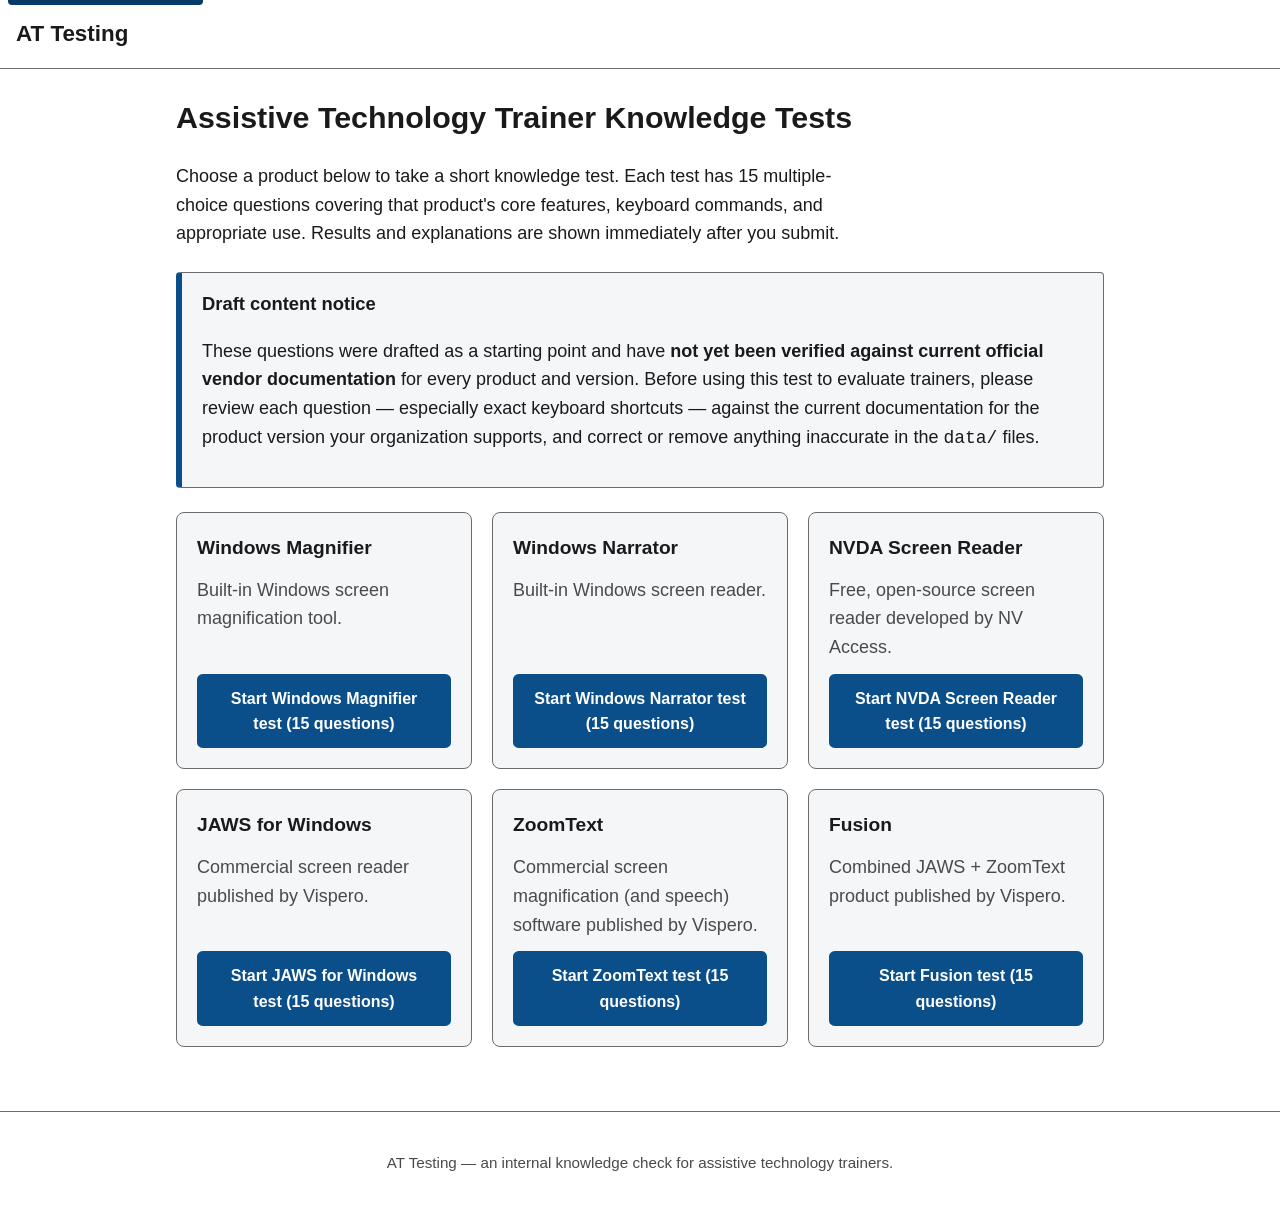
==== index.html @ 6daa594b "Initial version of AT Testing site Accessible, client-side knowledge tests (15 questions each) for W" ====
<!DOCTYPE html>
<html lang="en">
<head>
  <meta charset="UTF-8" />
  <meta name="viewport" content="width=device-width, initial-scale=1" />
  <title>AT Testing – Assistive Technology Trainer Knowledge Tests</title>
  <link rel="stylesheet" href="css/styles.css" />
</head>
<body>
  <a class="skip-link" href="#main">Skip to main content</a>

  <header class="site-header">
    <a class="site-title" href="index.html">AT Testing</a>
  </header>

  <main id="main">
    <h1>Assistive Technology Trainer Knowledge Tests</h1>
    <p class="intro">
      Choose a product below to take a short knowledge test. Each test has 15 multiple-choice
      questions covering that product's core features, keyboard commands, and appropriate use.
      Results and explanations are shown immediately after you submit.
    </p>

    <div class="disclaimer">
      <h2>Draft content notice</h2>
      <p>
        These questions were drafted as a starting point and have <strong>not yet been verified
        against current official vendor documentation</strong> for every product and version.
        Before using this test to evaluate trainers, please review each question — especially
        exact keyboard shortcuts — against the current documentation for the product version
        your organization supports, and correct or remove anything inaccurate in the
        <code>data/</code> files.
      </p>
    </div>

    <ul class="product-grid">
      <!-- Populated by js/home.js from js/products.js -->
    </ul>
  </main>

  <footer class="site-footer">
    <p>AT Testing — an internal knowledge check for assistive technology trainers.</p>
  </footer>

  <script src="js/products.js"></script>
  <script src="js/home.js"></script>
</body>
</html>
---- css/styles.css ----
/* AT Testing — base styles. Prioritizes readable contrast, visible focus,
   relative sizing, and no reliance on color alone to convey meaning. */

:root {
  --color-bg: #ffffff;
  --color-text: #1a1a1a;
  --color-muted: #4a4a4a;
  --color-border: #6b6b6b;
  --color-primary: #0b4f8a;
  --color-primary-dark: #073a66;
  --color-focus: #d1350b;
  --color-success-bg: #e6f4ea;
  --color-success-text: #14532d;
  --color-error-bg: #fdecea;
  --color-error-text: #7a1a12;
  --color-card-bg: #f4f6f8;
  --max-width: 60rem;
}

* {
  box-sizing: border-box;
}

html {
  font-size: 100%;
}

body {
  margin: 0;
  background: var(--color-bg);
  color: var(--color-text);
  font-family: "Segoe UI", Arial, Helvetica, sans-serif;
  font-size: 1.125rem;
  line-height: 1.6;
}

.visually-hidden {
  position: absolute;
  width: 1px;
  height: 1px;
  padding: 0;
  margin: -1px;
  overflow: hidden;
  clip: rect(0, 0, 0, 0);
  white-space: nowrap;
  border: 0;
}

.skip-link {
  position: absolute;
  left: 0.5rem;
  top: -3rem;
  background: var(--color-primary-dark);
  color: #fff;
  padding: 0.75rem 1rem;
  z-index: 100;
  transition: top 0.1s ease-in-out;
  border-radius: 0 0 0.25rem 0.25rem;
}

.skip-link:focus {
  top: 0;
}

a {
  color: var(--color-primary);
}

a:hover,
a:focus {
  color: var(--color-primary-dark);
}

*:focus-visible {
  outline: 3px solid var(--color-focus);
  outline-offset: 2px;
}

header.site-header {
  border-bottom: 1px solid var(--color-border);
  padding: 1rem;
}

header.site-header .site-title {
  font-size: 1.4rem;
  font-weight: 700;
  text-decoration: none;
  color: var(--color-text);
}

main {
  max-width: var(--max-width);
  margin: 0 auto;
  padding: 1.5rem 1rem 4rem;
}

h1 {
  font-size: 1.9rem;
  margin-top: 0;
}

h2 {
  font-size: 1.4rem;
}

.intro {
  max-width: 42rem;
}

.disclaimer {
  background: var(--color-card-bg);
  border: 1px solid var(--color-border);
  border-left: 6px solid var(--color-primary);
  padding: 1rem 1.25rem;
  margin: 1.5rem 0;
  border-radius: 0.25rem;
}

.disclaimer h2 {
  margin-top: 0;
  font-size: 1.15rem;
}

.product-grid {
  display: grid;
  grid-template-columns: repeat(auto-fill, minmax(16rem, 1fr));
  gap: 1.25rem;
  padding: 0;
  margin: 1.5rem 0 0;
  list-style: none;
}

.product-card {
  border: 1px solid var(--color-border);
  border-radius: 0.5rem;
  padding: 1.25rem;
  background: var(--color-card-bg);
  display: flex;
  flex-direction: column;
  gap: 0.75rem;
}

.product-card h2 {
  margin: 0;
  font-size: 1.2rem;
}

.product-card p {
  margin: 0;
  color: var(--color-muted);
  flex-grow: 1;
}

.button {
  display: inline-block;
  background: var(--color-primary);
  color: #fff;
  text-decoration: none;
  padding: 0.6rem 1.1rem;
  border-radius: 0.35rem;
  border: 2px solid var(--color-primary);
  font-size: 1rem;
  font-weight: 600;
  cursor: pointer;
  text-align: center;
}

.button:hover {
  background: var(--color-primary-dark);
  border-color: var(--color-primary-dark);
}

.button:focus-visible {
  outline: 3px solid var(--color-focus);
  outline-offset: 2px;
}

.button.secondary {
  background: #fff;
  color: var(--color-primary);
}

.button.secondary:hover {
  background: var(--color-card-bg);
}

fieldset.question {
  border: 1px solid var(--color-border);
  border-radius: 0.5rem;
  padding: 1rem 1.25rem 1.25rem;
  margin: 0 0 1.5rem;
}

fieldset.question legend {
  font-weight: 600;
  padding: 0 0.4rem;
}

fieldset.question .q-number {
  display: block;
  font-weight: 400;
  color: var(--color-muted);
  font-size: 0.95rem;
  margin-bottom: 0.25rem;
}

.options {
  display: flex;
  flex-direction: column;
  gap: 0.6rem;
  margin-top: 0.75rem;
}

.options label {
  display: flex;
  align-items: flex-start;
  gap: 0.6rem;
  padding: 0.4rem;
  border-radius: 0.3rem;
  cursor: pointer;
}

.options label:hover {
  background: var(--color-card-bg);
}

.options input[type="radio"] {
  width: 1.25rem;
  height: 1.25rem;
  margin-top: 0.15rem;
  flex-shrink: 0;
}

fieldset.question.answered-correct {
  border-color: var(--color-success-text);
  background: var(--color-success-bg);
}

fieldset.question.answered-incorrect {
  border-color: var(--color-error-text);
  background: var(--color-error-bg);
}

.answer-feedback {
  margin-top: 0.9rem;
  padding-top: 0.75rem;
  border-top: 1px dashed var(--color-border);
  font-size: 1rem;
}

.answer-feedback .feedback-status {
  font-weight: 700;
}

.answered-correct .answer-feedback .feedback-status {
  color: var(--color-success-text);
}

.answered-incorrect .answer-feedback .feedback-status {
  color: var(--color-error-text);
}

#error-summary {
  background: var(--color-error-bg);
  border: 2px solid var(--color-error-text);
  color: var(--color-error-text);
  padding: 1rem 1.25rem;
  border-radius: 0.4rem;
  margin-bottom: 1.5rem;
}

#error-summary h2 {
  margin-top: 0;
  font-size: 1.1rem;
}

#error-summary a {
  color: var(--color-error-text);
  font-weight: 600;
}

#results {
  margin-top: 2rem;
  padding-top: 1.5rem;
  border-top: 2px solid var(--color-border);
}

.score-banner {
  border-radius: 0.5rem;
  padding: 1.25rem;
  margin-bottom: 1.5rem;
  font-size: 1.2rem;
}

.score-banner.pass {
  background: var(--color-success-bg);
  color: var(--color-success-text);
  border: 2px solid var(--color-success-text);
}

.score-banner.fail {
  background: var(--color-error-bg);
  color: var(--color-error-text);
  border: 2px solid var(--color-error-text);
}

.score-banner p {
  margin: 0.25rem 0;
}

.results-actions {
  display: flex;
  gap: 1rem;
  flex-wrap: wrap;
  margin-top: 1.5rem;
}

footer.site-footer {
  border-top: 1px solid var(--color-border);
  padding: 1.5rem 1rem;
  text-align: center;
  color: var(--color-muted);
  font-size: 0.95rem;
}

@media (max-width: 30rem) {
  body {
    font-size: 1.05rem;
  }
  .product-grid {
    grid-template-columns: 1fr;
  }
}
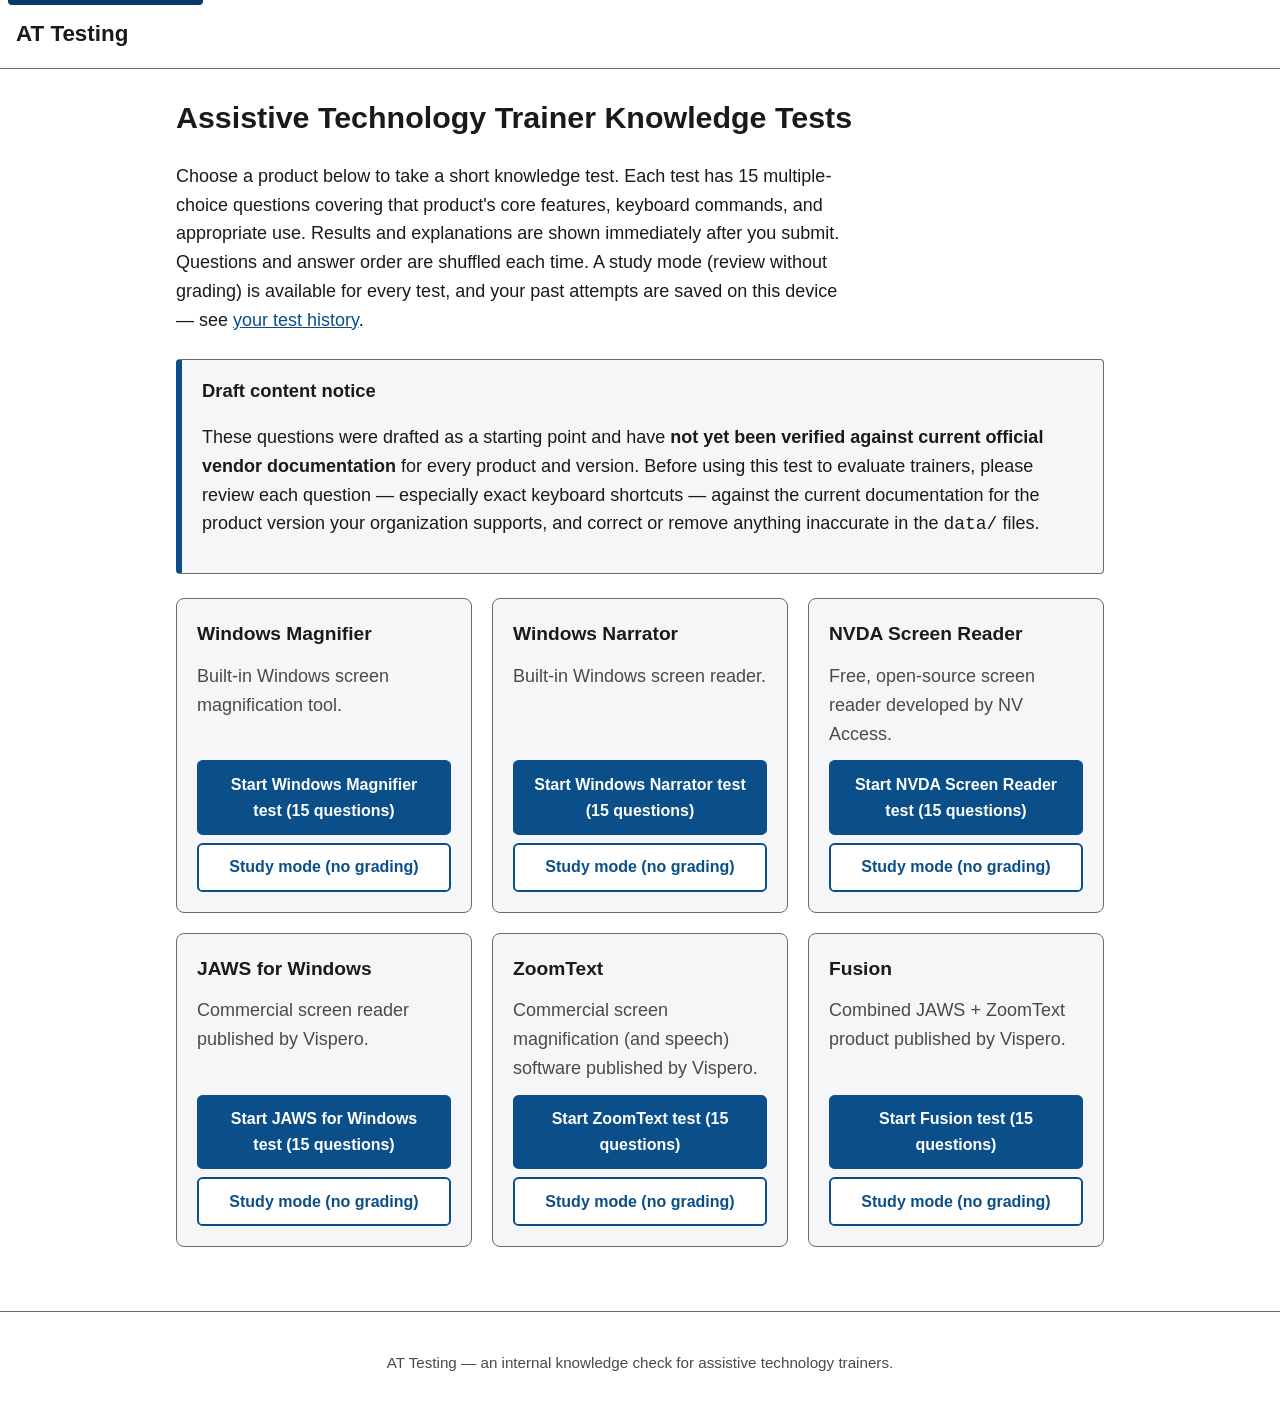
==== commit 84b12064: "Add shuffled question order, study mode, local history, and printing - Shuffle question order and ea" ====
--- a/index.html
+++ b/index.html
@@ -18,7 +18,10 @@
     <p class="intro">
       Choose a product below to take a short knowledge test. Each test has 15 multiple-choice
       questions covering that product's core features, keyboard commands, and appropriate use.
-      Results and explanations are shown immediately after you submit.
+      Results and explanations are shown immediately after you submit. Questions and answer order
+      are shuffled each time. A study mode (review without grading) is available for every test,
+      and your past attempts are saved on this device — see <a href="history.html">your test
+      history</a>.
     </p>
 
     <div class="disclaimer">
--- a/css/styles.css
+++ b/css/styles.css
@@ -21,6 +21,10 @@
   box-sizing: border-box;
 }
 
+[hidden] {
+  display: none !important;
+}
+
 html {
   font-size: 100%;
 }
@@ -151,6 +155,12 @@
   flex-grow: 1;
 }
 
+.product-card-actions {
+  display: flex;
+  flex-direction: column;
+  gap: 0.5rem;
+}
+
 .button {
   display: inline-block;
   background: var(--color-primary);
@@ -168,6 +178,7 @@
 .button:hover {
   background: var(--color-primary-dark);
   border-color: var(--color-primary-dark);
+  color: #fff;
 }
 
 .button:focus-visible {
@@ -182,6 +193,7 @@
 
 .button.secondary:hover {
   background: var(--color-card-bg);
+  color: var(--color-primary-dark);
 }
 
 fieldset.question {
@@ -323,6 +335,119 @@
   font-size: 0.95rem;
 }
 
+#mode-switch-link {
+  margin: 0 0 1.5rem;
+}
+
+.field-group {
+  margin: 1.5rem 0;
+  display: flex;
+  flex-direction: column;
+  gap: 0.35rem;
+  max-width: 24rem;
+}
+
+.field-group label {
+  font-weight: 600;
+}
+
+.optional-tag {
+  font-weight: 400;
+  color: var(--color-muted);
+}
+
+.field-group input[type="text"] {
+  font: inherit;
+  padding: 0.5rem 0.6rem;
+  border: 1px solid var(--color-border);
+  border-radius: 0.3rem;
+}
+
+#past-attempts {
+  background: var(--color-card-bg);
+  border: 1px solid var(--color-border);
+  border-radius: 0.4rem;
+  padding: 1rem 1.25rem;
+  margin-bottom: 1.5rem;
+}
+
+#past-attempts h2 {
+  margin-top: 0;
+  font-size: 1.1rem;
+}
+
+.history-table {
+  width: 100%;
+  border-collapse: collapse;
+  margin: 0.75rem 0;
+}
+
+.history-table caption {
+  text-align: left;
+  color: var(--color-muted);
+  font-size: 0.9rem;
+  margin-bottom: 0.5rem;
+}
+
+.history-table th,
+.history-table td {
+  border: 1px solid var(--color-border);
+  padding: 0.5rem 0.6rem;
+  text-align: left;
+}
+
+.history-table th {
+  background: var(--color-card-bg);
+}
+
+.study-question {
+  border: 1px solid var(--color-border);
+  border-radius: 0.5rem;
+  padding: 1rem 1.25rem;
+  margin-bottom: 1.25rem;
+}
+
+.study-question h3 {
+  margin: 0 0 0.5rem;
+  font-size: 1rem;
+  color: var(--color-muted);
+}
+
+.study-question-text {
+  font-weight: 600;
+  margin: 0 0 0.75rem;
+}
+
+.study-options {
+  list-style: none;
+  margin: 0 0 0.75rem;
+  padding: 0;
+  display: flex;
+  flex-direction: column;
+  gap: 0.4rem;
+}
+
+.study-options li {
+  padding: 0.4rem 0.6rem;
+  border-radius: 0.3rem;
+}
+
+.study-options li.study-correct {
+  background: var(--color-success-bg);
+  color: var(--color-success-text);
+  font-weight: 600;
+}
+
+.study-explanation {
+  margin: 0;
+  padding-top: 0.6rem;
+  border-top: 1px dashed var(--color-border);
+}
+
+.print-only {
+  display: none;
+}
+
 @media (max-width: 30rem) {
   body {
     font-size: 1.05rem;
@@ -331,3 +456,24 @@
     grid-template-columns: 1fr;
   }
 }
+
+@media print {
+  .no-print,
+  .site-header,
+  .site-footer,
+  .skip-link {
+    display: none !important;
+  }
+
+  .print-only {
+    display: block;
+  }
+
+  body {
+    font-size: 12pt;
+  }
+
+  fieldset.question {
+    break-inside: avoid;
+  }
+}
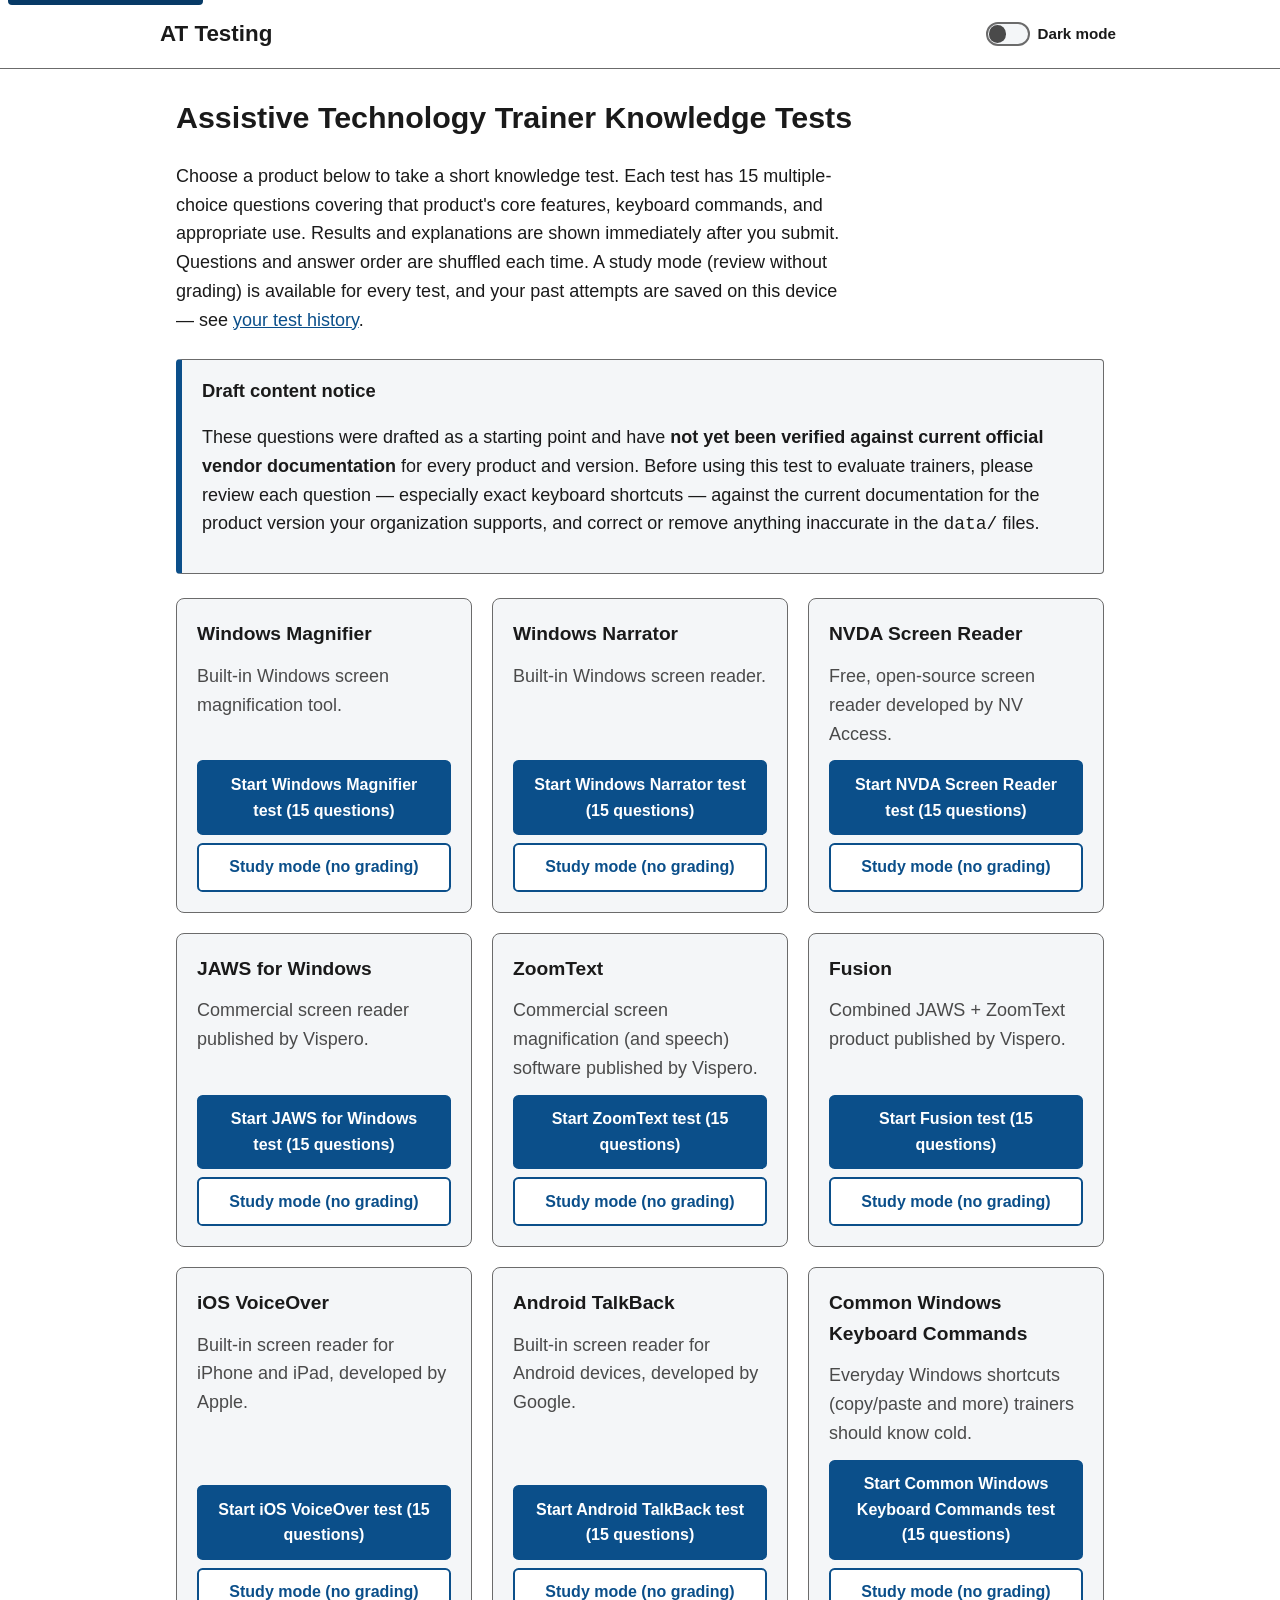
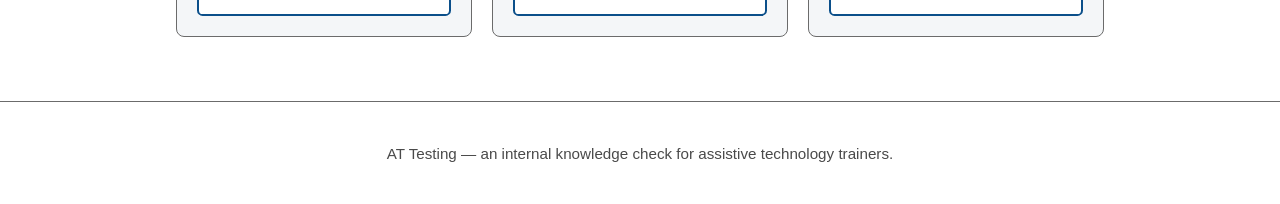
==== commit e73571cf: "Add dark mode toggle with white-forced print output - New js/theme.js: a switch (role="switch", aria" ====
--- a/index.html
+++ b/index.html
@@ -2,6 +2,15 @@
 <html lang="en">
 <head>
   <meta charset="UTF-8" />
+  <script>
+    (function () {
+      try {
+        if (localStorage.getItem("atTestingTheme") === "dark") {
+          document.documentElement.setAttribute("data-theme", "dark");
+        }
+      } catch (e) {}
+    })();
+  </script>
   <meta name="viewport" content="width=device-width, initial-scale=1" />
   <title>AT Testing – Assistive Technology Trainer Knowledge Tests</title>
   <link rel="stylesheet" href="css/styles.css" />
@@ -9,8 +18,18 @@
 <body>
   <a class="skip-link" href="#main">Skip to main content</a>
 
+  <noscript>
+    <p class="noscript-notice">This site requires JavaScript to display and run the tests. Please enable JavaScript and reload the page.</p>
+  </noscript>
+
   <header class="site-header">
-    <a class="site-title" href="index.html">AT Testing</a>
+    <div class="site-header-inner">
+      <a class="site-title" href="index.html">AT Testing</a>
+      <button type="button" id="theme-toggle" class="theme-toggle no-print" role="switch" aria-checked="false">
+        <span class="theme-toggle-track" aria-hidden="true"><span class="theme-toggle-thumb"></span></span>
+        <span class="theme-toggle-label">Dark mode</span>
+      </button>
+    </div>
   </header>
 
   <main id="main">
@@ -47,5 +66,6 @@
 
   <script src="js/products.js"></script>
   <script src="js/home.js"></script>
+  <script src="js/theme.js"></script>
 </body>
 </html>
--- a/css/styles.css
+++ b/css/styles.css
@@ -8,6 +8,8 @@
   --color-border: #6b6b6b;
   --color-primary: #0b4f8a;
   --color-primary-dark: #073a66;
+  --color-link: #0b4f8a;
+  --color-link-hover: #073a66;
   --color-focus: #d1350b;
   --color-success-bg: #e6f4ea;
   --color-success-text: #14532d;
@@ -15,6 +17,29 @@
   --color-error-text: #7a1a12;
   --color-card-bg: #f4f6f8;
   --max-width: 60rem;
+}
+
+/* Dark mode — toggled via a "data-theme" attribute on <html>, set by js/theme.js.
+   Every color below was chosen and contrast-checked against WCAG AA (4.5:1 text,
+   3:1 non-text) against the specific background it actually appears on. --color-primary
+   stays "dark enough for white button text" in both themes; --color-link is a separate,
+   brighter token for text/links directly on the page background, since one color can't
+   satisfy both "light enough to read on black" and "dark enough for white text on it". */
+:root[data-theme="dark"] {
+  --color-bg: #000000;
+  --color-text: #f2f2f2;
+  --color-muted: #b8b8b8;
+  --color-border: #6b6b6b;
+  --color-primary: #2569a3;
+  --color-primary-dark: #163f61;
+  --color-link: #6cb2ff;
+  --color-link-hover: #9ecbff;
+  --color-focus: #d1350b;
+  --color-success-bg: #123a20;
+  --color-success-text: #7ee2a8;
+  --color-error-bg: #3a1310;
+  --color-error-text: #ff9d8a;
+  --color-card-bg: #171717;
 }
 
 * {
@@ -66,13 +91,23 @@
   top: 0;
 }
 
+.noscript-notice {
+  background: var(--color-error-bg);
+  color: var(--color-error-text);
+  border: 2px solid var(--color-error-text);
+  padding: 1rem 1.25rem;
+  margin: 1rem;
+  border-radius: 0.35rem;
+  font-weight: 600;
+}
+
 a {
-  color: var(--color-primary);
+  color: var(--color-link);
 }
 
 a:hover,
 a:focus {
-  color: var(--color-primary-dark);
+  color: var(--color-link-hover);
 }
 
 *:focus-visible {
@@ -83,6 +118,16 @@
 header.site-header {
   border-bottom: 1px solid var(--color-border);
   padding: 1rem;
+}
+
+.site-header-inner {
+  display: flex;
+  align-items: center;
+  justify-content: space-between;
+  flex-wrap: wrap;
+  gap: 0.75rem;
+  max-width: var(--max-width);
+  margin: 0 auto;
 }
 
 header.site-header .site-title {
@@ -90,6 +135,56 @@
   font-weight: 700;
   text-decoration: none;
   color: var(--color-text);
+}
+
+.theme-toggle {
+  display: inline-flex;
+  align-items: center;
+  gap: 0.5rem;
+  background: none;
+  border: 0;
+  padding: 0.25rem;
+  cursor: pointer;
+  font: inherit;
+  color: var(--color-text);
+}
+
+.theme-toggle-track {
+  display: inline-block;
+  width: 2.75rem;
+  height: 1.5rem;
+  border: 2px solid var(--color-border);
+  border-radius: 999px;
+  background: var(--color-card-bg);
+  position: relative;
+  transition: background-color 0.15s ease-in-out;
+  flex-shrink: 0;
+}
+
+.theme-toggle-thumb {
+  position: absolute;
+  top: 1px;
+  left: 1px;
+  width: 1.1rem;
+  height: 1.1rem;
+  border-radius: 50%;
+  background: var(--color-muted);
+  transition: transform 0.15s ease-in-out, background-color 0.15s ease-in-out;
+}
+
+.theme-toggle[aria-checked="true"] .theme-toggle-track {
+  background: var(--color-primary);
+  border-color: var(--color-primary);
+}
+
+.theme-toggle[aria-checked="true"] .theme-toggle-thumb {
+  transform: translateX(1.25rem);
+  background: #ffffff;
+}
+
+.theme-toggle-label {
+  font-size: 0.95rem;
+  font-weight: 600;
 }
 
 main {
@@ -187,13 +282,15 @@
 }
 
 .button.secondary {
-  background: #fff;
-  color: var(--color-primary);
+  background: var(--color-bg);
+  color: var(--color-link);
+  border-color: var(--color-link);
 }
 
 .button.secondary:hover {
   background: var(--color-card-bg);
-  color: var(--color-primary-dark);
+  color: var(--color-link-hover);
+  border-color: var(--color-link-hover);
 }
 
 fieldset.question {
@@ -361,6 +458,8 @@
   padding: 0.5rem 0.6rem;
   border: 1px solid var(--color-border);
   border-radius: 0.3rem;
+  background: var(--color-bg);
+  color: var(--color-text);
 }
 
 #past-attempts {
@@ -407,7 +506,7 @@
   margin-bottom: 1.25rem;
 }
 
-.study-question h3 {
+.study-question h2 {
   margin: 0 0 0.5rem;
   font-size: 1rem;
   color: var(--color-muted);
@@ -458,6 +557,33 @@
 }
 
 @media print {
+  /* Printing always uses the light palette, regardless of on-screen dark mode.
+     !important is required here: :root[data-theme="dark"] has higher selector
+     specificity than a plain :root, so without it the dark values would still
+     win even inside this print-only block. */
+  :root {
+    --color-bg: #ffffff !important;
+    --color-text: #1a1a1a !important;
+    --color-muted: #4a4a4a !important;
+    --color-border: #6b6b6b !important;
+    --color-primary: #0b4f8a !important;
+    --color-primary-dark: #073a66 !important;
+    --color-link: #0b4f8a !important;
+    --color-link-hover: #073a66 !important;
+    --color-focus: #d1350b !important;
+    --color-success-bg: #e6f4ea !important;
+    --color-success-text: #14532d !important;
+    --color-error-bg: #fdecea !important;
+    --color-error-text: #7a1a12 !important;
+    --color-card-bg: #f4f6f8 !important;
+  }
+
+  body {
+    background: #ffffff !important;
+    color: #1a1a1a !important;
+    font-size: 12pt;
+  }
+
   .no-print,
   .site-header,
   .site-footer,
@@ -469,10 +595,6 @@
     display: block;
   }
 
-  body {
-    font-size: 12pt;
-  }
-
   fieldset.question {
     break-inside: avoid;
   }
